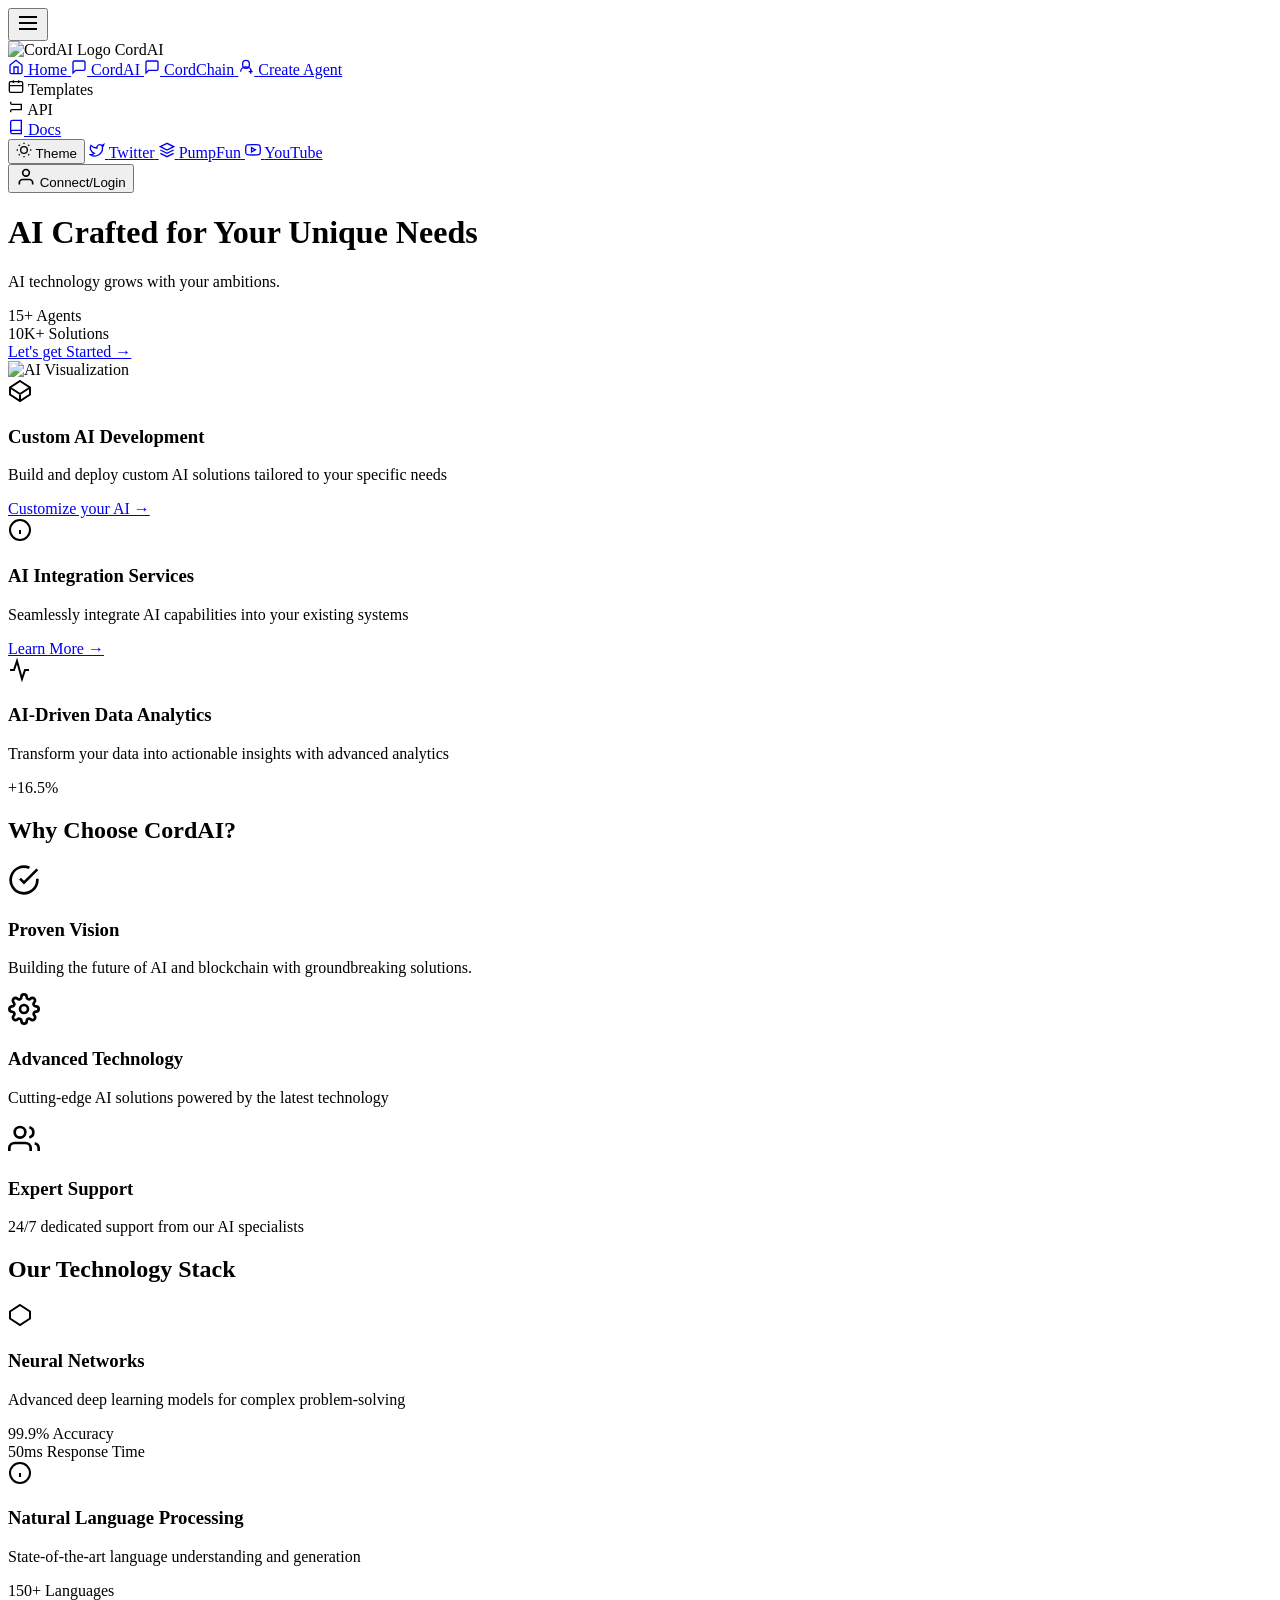
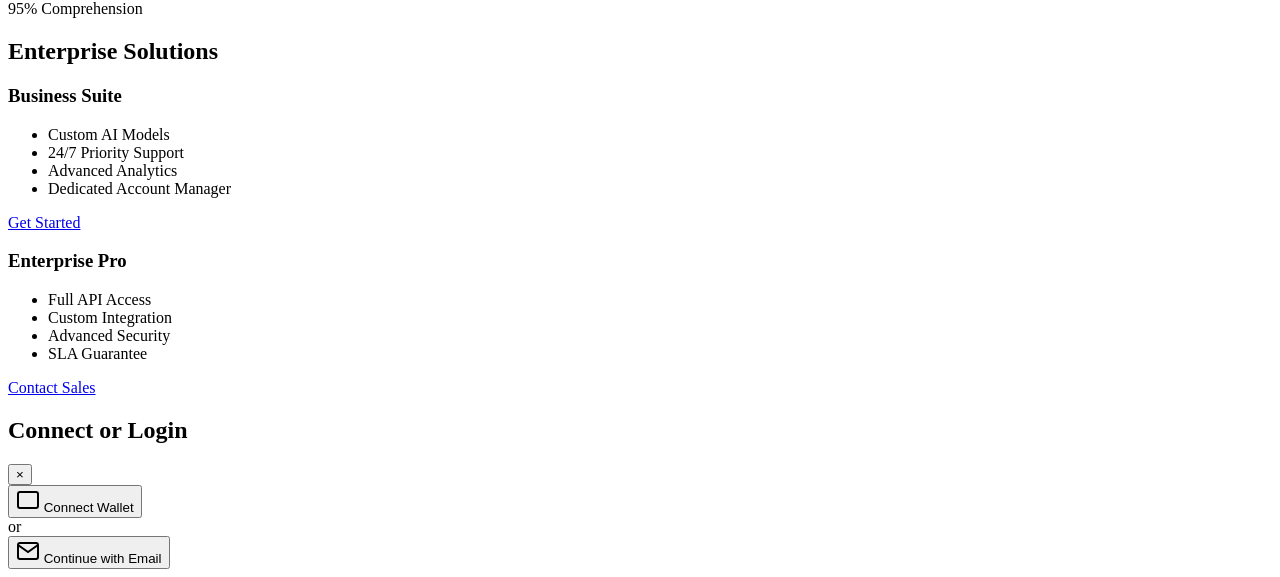
==== public/home.html @ 8199e4d3 "Initial commit without sensitive data" ====
<!DOCTYPE html>
<html lang="en" data-theme="dark">
<head>
    <meta charset="UTF-8">
    <meta name="viewport" content="width=device-width, initial-scale=1.0">
    <title>CordAI - Advanced AI Assistant</title>
    <link href="https://fonts.googleapis.com/css2?family=Inter:wght@300;400;500;600;700&display=swap" rel="stylesheet">
    <link rel="stylesheet" href="/styles/variables.css">
    <link rel="stylesheet" href="/styles/themes.css">
    <link rel="stylesheet" href="/styles/layout.css">
    <link rel="stylesheet" href="/styles/sidebar.css">
    <link rel="stylesheet" href="/styles/styles.css">
    <link rel="stylesheet" href="/styles/auth.css">
    <script src="https://unpkg.com/@supabase/supabase-js@2"></script>
    <script>
        (function() {
            const savedTheme = localStorage.getItem('theme') || 'dark';
            document.documentElement.setAttribute('data-theme', savedTheme);
        })();
    </script>
</head>
<body>
    <button class="menu-toggle" id="menuToggle">
        <svg width="24" height="24" viewBox="0 0 24 24" fill="none" stroke="currentColor" stroke-width="2">
            <path d="M3 12h18M3 6h18M3 18h18"/>
        </svg>
    </button>

    <aside class="sidebar">
        <div class="logo">
            <img src="https://i.ibb.co/b5dDWRLV/cordai-removebg-preview.png" alt="CordAI Logo" width="32" height="32">
            CordAI
        </div>
        <nav class="nav-section">
            <a href="/home" class="nav-item active" id="homeLink">
                <svg width="16" height="16" viewBox="0 0 24 24" fill="none" stroke="currentColor" stroke-width="2">
                    <path d="M3 9l9-7 9 7v11a2 2 0 0 1-2 2H5a2 2 0 0 1-2-2z"/>
                    <polyline points="9 22 9 12 15 12 15 22"/>
                </svg>
                <span>Home</span>
            </a>
            <a href="/cordai" class="nav-item" id="cordaiLink">
                <svg width="16" height="16" viewBox="0 0 24 24" fill="none" stroke="currentColor" stroke-width="2">
                    <path d="M21 15a2 2 0 0 1-2 2H7l-4 4V5a2 2 0 0 1 2-2h14a2 2 0 0 1 2 2z"/>
                </svg>
                <span>CordAI</span>
            </a>
            <a href="/cordchain" class="nav-item" id="cordchainLink">
                <svg width="16" height="16" viewBox="0 0 24 24" fill="none" stroke="currentColor" stroke-width="2">
                    <path d="M21 15a2 2 0 0 1-2 2H7l-4 4V5a2 2 0 0 1 2-2h14a2 2 0 0 1 2 2z"/>
                </svg>
                <span>CordChain</span>
            </a>
            <a href="/agents" class="nav-item" id="createAgentLink">
                <svg width="16" height="16" viewBox="0 0 24 24" fill="none" stroke="currentColor" stroke-width="2">
                    <path d="M12 2a5 5 0 0 1 5 5v2a5 5 0 0 1-10 0V7a5 5 0 0 1 5-5z"/>
                    <path d="M16 19h6m-3-3v6M4 19a7 7 0 0 1 7-7h2a7 7 0 0 1 7 7"/>
                </svg>
                <span>Create Agent</span>
            </a>
            <div class="nav-item" id="templatesLink" style="pointer-events: none; position: relative;">
                <svg width="16" height="16" viewBox="0 0 24 24" fill="none" stroke="currentColor" stroke-width="2">
                    <path d="M4 4h16a2 2 0 0 1 2 2v12a2 2 0 0 1-2 2H4a2 2 0 0 1-2-2V6a2 2 0 0 1 2-2z"/>
                    <path d="M8 2v4M16 2v4M3 10h18"/>
                </svg>
                <span>Templates</span>
                <span style="position: absolute; top: -8px; right: -8px; background: var(--accent-primary); color: white; font-size: 0.6rem; padding: 2px 6px; border-radius: 10px; font-weight: 600;">SOON</span>
            </div>
            <div class="nav-item" id="apiLink" style="pointer-events: none; position: relative;">
                <svg width="16" height="16" viewBox="0 0 24 24" fill="none" stroke="currentColor" stroke-width="2">
                    <path d="M20 12V8H6a2 2 0 0 1-2-2V4m16 8v4H6a2 2 0 0 0-2 2v2"/>
                </svg>
                <span>API</span>
                <span style="position: absolute; top: -8px; right: -8px; background: var(--accent-primary); color: white; font-size: 0.6rem; padding: 2px 6px; border-radius: 10px; font-weight: 600;">SOON</span>
            </div>
            <a href="https://cordais-organization.gitbook.io/cordai" target="_blank" rel="noopener noreferrer" class="nav-item" id="docsLink">
                <svg width="16" height="16" viewBox="0 0 24 24" fill="none" stroke="currentColor" stroke-width="2">
                    <path d="M4 19.5A2.5 2.5 0 0 1 6.5 17H20"/>
                    <path d="M6.5 2H20v20H6.5A2.5 2.5 0 0 1 4 19.5v-15A2.5 2.5 0 0 1 6.5 2z"/>
                </svg>
                <span>Docs</span>
            </a>
            <div class="nav-footer">
                <button class="nav-item theme-toggle" id="themeToggle">
                    <svg width="16" height="16" viewBox="0 0 24 24" fill="none" stroke="currentColor" stroke-width="2">
                        <circle cx="12" cy="12" r="5"/>
                        <path d="M12 1v2M12 21v2M4.22 4.22l1.42 1.42M18.36 18.36l1.42 1.42M1 12h2M21 12h2M4.22 19.78l1.42-1.42M18.36 5.64l1.42-1.42"/>
                    </svg>
                    <span>Theme</span>
                </button>
                <a href="https://x.com/CordAILabs" target="_blank" rel="noopener noreferrer" class="nav-item">
                    <svg width="16" height="16" viewBox="0 0 24 24" fill="none" stroke="currentColor" stroke-width="2">
                        <path d="M22 4s-.7 2.1-2 3.4c1.6 10-9.4 17.3-18 11.6 2.2.1 4.4-.6 6-2C3 15.5.5 9.6 3 5c2.2 2.6 5.6 4.1 9 4-.9-4.2 4-6.6 7-3.8 1.1 0 3-1.2 3-1.2z"/>
                    </svg>
                    <span>Twitter</span>
                </a>
                <a href="https://pump.fun/board" target="_blank" rel="noopener noreferrer" class="nav-item">
                    <svg width="16" height="16" viewBox="0 0 24 24" fill="none" stroke="currentColor" stroke-width="2">
                        <path d="M12 2L2 7l10 5 10-5-10-5zM2 17l10 5 10-5M2 12l10 5 10-5"/>
                    </svg>
                    <span>PumpFun</span>
                </a>
                <a href="https://www.youtube.com/@CordAITech" target="_blank" rel="noopener noreferrer" class="nav-item">
                    <svg width="16" height="16" viewBox="0 0 24 24" fill="none" stroke="currentColor" stroke-width="2">
                        <path d="M22.54 6.42a2.78 2.78 0 0 0-1.94-2C18.88 4 12 4 12 4s-6.88 0-8.6.46a2.78 2.78 0 0 0-1.94 2A29 29 0 0 0 1 11.75a29 29 0 0 0 .46 5.33A2.78 2.78 0 0 0 3.4 19c1.72.46 8.6.46 8.6.46s6.88 0 8.6-.46a2.78 2.78 0 0 0 1.94-2 29 29 0 0 0 .46-5.25 29 29 0 0 0-.46-5.33z"/>
                        <polygon points="9.75 15.02 15.5 11.75 9.75 8.48 9.75 15.02"/>
                    </svg>
                    <span>YouTube</span>
                </a>
            </div>
        </nav>
    </aside>

    <main class="main-content">
        <div class="welcome-container" id="welcomeContainer">
            <div id="particles-js"></div>
            <div class="animated-gradient"></div>
            
            <div class="hero-section">
                <div class="hero-content">
                    <div class="auth-container">
                        <button id="authButton" class="auth-button">
                            <svg width="20" height="20" viewBox="0 0 24 24" fill="none" stroke="currentColor" stroke-width="2">
                                <path d="M20 21v-2a4 4 0 0 0-4-4H8a4 4 0 0 0-4 4v2"></path>
                                <circle cx="12" cy="7" r="4"></circle>
                            </svg>
                            <span>Connect/Login</span>
                        </button>
                    </div>
                    <h1>AI Crafted for Your Unique Needs</h1>
                    <p class="hero-subtitle">AI technology grows with your ambitions.</p>
                    <div class="hero-stats">
                        <div class="stat-item">
                            <span class="stat-number">15+</span>
                            <span class="stat-label">Agents</span>
                        </div>
                        <div class="stat-item">
                            <span class="stat-number">10K+</span>
                            <span class="stat-label">Solutions</span>
                        </div>
                    </div>
                    <a href="/cordai" class="cta-button">Let's get Started →</a>
                </div>
                <div class="hero-image">
                    <img src="https://i.ibb.co/k03bd7p/AI-Visualization.png" alt="AI Visualization" class="hero-visualization">
                </div>
            </div>

            <div class="features-grid">
                <div class="feature-card">
                    <div class="feature-icon">
                        <svg width="24" height="24" viewBox="0 0 24 24" fill="none" stroke="currentColor" stroke-width="2">
                            <path d="M12 2l10 6.5v7L12 22l-10-6.5v-7L12 2z"/>
                            <path d="M12 22v-6.5"/>
                            <path d="M22 8.5l-10 6.5"/>
                            <path d="M2 8.5l10 6.5"/>
                        </svg>
                    </div>
                    <h3>Custom AI Development</h3>
                    <p>Build and deploy custom AI solutions tailored to your specific needs</p>
                    <a href="https://cordais-organization.gitbook.io/cordai/getting-started/publish-your-docs" target="_blank" class="feature-button">Customize your AI →</a>
                </div>

                <div class="feature-card">
                    <div class="feature-icon">
                        <svg width="24" height="24" viewBox="0 0 24 24" fill="none" stroke="currentColor" stroke-width="2">
                            <circle cx="12" cy="12" r="10"/>
                            <path d="M12 16v-4"/>
                            <path d="M12 8h.01"/>
                        </svg>
                    </div>
                    <h3>AI Integration Services</h3>
                    <p>Seamlessly integrate AI capabilities into your existing systems</p>
                    <a href="https://cordais-organization.gitbook.io/cordai/getting-started/publish-your-docs" target="_blank" class="feature-button">Learn More →</a>
                </div>

                <div class="feature-card">
                    <div class="feature-icon">
                        <svg width="24" height="24" viewBox="0 0 24 24" fill="none" stroke="currentColor" stroke-width="2">
                            <path d="M21 12h-4l-3 9L9 3l-3 9H2"/>
                        </svg>
                    </div>
                    <h3>AI-Driven Data Analytics</h3>
                    <p>Transform your data into actionable insights with advanced analytics</p>
                    <div class="analytics-preview">
                        <div class="graph-line"></div>
                        <span class="analytics-stat">+16.5%</span>
                    </div>
                </div>
            </div>

            <section class="content-section">
                <h2>Why Choose CordAI?</h2>
                <div class="info-grid">
                    <div class="info-card">
                        <div class="info-icon">
                            <svg width="32" height="32" viewBox="0 0 24 24" fill="none" stroke="currentColor" stroke-width="2">
                                <path d="M22 11.08V12a10 10 0 1 1-5.93-9.14"/>
                                <polyline points="22 4 12 14.01 9 11.01"/>
                            </svg>
                        </div>
                        <h3>Proven Vision</h3>
                        <p>Building the future of AI and blockchain with groundbreaking solutions.</p>
                    </div>
                    <div class="info-card">
                        <div class="info-icon">
                            <svg width="32" height="32" viewBox="0 0 24 24" fill="none" stroke="currentColor" stroke-width="2">
                                <circle cx="12" cy="12" r="3"/>
                                <path d="M19.4 15a1.65 1.65 0 0 0 .33 1.82l.06.06a2 2 0 0 1 0 2.83 2 2 0 0 1-2.83 0l-.06-.06a1.65 1.65 0 0 0-1.82-.33 1.65 1.65 0 0 0-1 1.51V21a2 2 0 0 1-2 2 2 2 0 0 1-2-2v-.09A1.65 1.65 0 0 0 9 19.4a1.65 1.65 0 0 0-1.82.33l-.06.06a2 2 0 0 1-2.83 0 2 2 0 0 1 0-2.83l.06-.06a1.65 1.65 0 0 0 .33-1.82 1.65 1.65 0 0 0-1.51-1H3a2 2 0 0 1-2-2 2 2 0 0 1 2-2h.09A1.65 1.65 0 0 0 4.6 9a1.65 1.65 0 0 0-.33-1.82l-.06-.06a2 2 0 0 1 0-2.83 2 2 0 0 1 2.83 0l.06.06a1.65 1.65 0 0 0 1.82.33H9a1.65 1.65 0 0 0 1-1.51V3a2 2 0 0 1 2-2 2 2 0 0 1 2 2v.09a1.65 1.65 0 0 0 1 1.51 1.65 1.65 0 0 0 1.82-.33l.06-.06a2 2 0 0 1 2.83 0 2 2 0 0 1 0 2.83l-.06.06a1.65 1.65 0 0 0-.33 1.82V9a1.65 1.65 0 0 0 1.51 1H21a2 2 0 0 1 2 2 2 2 0 0 1-2 2h-.09a1.65 1.65 0 0 0-1.51 1z"/>
                            </svg>
                        </div>
                        <h3>Advanced Technology</h3>
                        <p>Cutting-edge AI solutions powered by the latest technology</p>
                    </div>
                    <div class="info-card">
                        <div class="info-icon">
                            <svg width="32" height="32" viewBox="0 0 24 24" fill="none" stroke="currentColor" stroke-width="2">
                                <path d="M17 21v-2a4 4 0 0 0-4-4H5a4 4 0 0 0-4 4v2"/>
                                <circle cx="9" cy="7" r="4"/>
                                <path d="M23 21v-2a4 4 0 0 0-3-3.87"/>
                                <path d="M16 3.13a4 4 0 0 1 0 7.75"/>
                            </svg>
                        </div>
                        <h3>Expert Support</h3>
                        <p>24/7 dedicated support from our AI specialists</p>
                    </div>
                </div>
            </section>

            <section class="content-section">
                <h2>Our Technology Stack</h2>
                <div class="tech-grid">
                    <div class="tech-card">
                        <div class="tech-icon">
                            <svg width="24" height="24" viewBox="0 0 24 24" fill="none" stroke="currentColor" stroke-width="2">
                                <path d="M12 2l10 6.5v7L12 22l-10-6.5v-7L12 2z"/>
                            </svg>
                        </div>
                        <h3>Neural Networks</h3>
                        <p>Advanced deep learning models for complex problem-solving</p>
                        <div class="tech-stats">
                            <div class="stat">
                                <span class="stat-value">99.9%</span>
                                <span class="stat-label">Accuracy</span>
                            </div>
                            <div class="stat">
                                <span class="stat-value">50ms</span>
                                <span class="stat-label">Response Time</span>
                            </div>
                        </div>
                    </div>
                    <div class="tech-card">
                        <div class="tech-icon">
                            <svg width="24" height="24" viewBox="0 0 24 24" fill="none" stroke="currentColor" stroke-width="2">
                                <circle cx="12" cy="12" r="10"/>
                                <path d="M12 16v-4"/>
                                <path d="M12 8h.01"/>
                            </svg>
                        </div>
                        <h3>Natural Language Processing</h3>
                        <p>State-of-the-art language understanding and generation</p>
                        <div class="tech-stats">
                            <div class="stat">
                                <span class="stat-value">150+</span>
                                <span class="stat-label">Languages</span>
                            </div>
                            <div class="stat">
                                <span class="stat-value">95%</span>
                                <span class="stat-label">Comprehension</span>
                            </div>
                        </div>
                    </div>
                </div>
            </section>

            <section class="content-section">
                <h2>Enterprise Solutions</h2>
                <div class="enterprise-grid">
                    <div class="enterprise-card">
                        <h3>Business Suite</h3>
                        <ul class="feature-list">
                            <li>Custom AI Models</li>
                            <li>24/7 Priority Support</li>
                            <li>Advanced Analytics</li>
                            <li>Dedicated Account Manager</li>
                        </ul>
                        <a href="https://cordais-organization.gitbook.io/cordai/getting-started/interactive-blocks" target="_blank" class="enterprise-button">Get Started</a>
                    </div>
                    <div class="enterprise-card">
                        <h3>Enterprise Pro</h3>
                        <ul class="feature-list">
                            <li>Full API Access</li>
                            <li>Custom Integration</li>
                            <li>Advanced Security</li>
                            <li>SLA Guarantee</li>
                        </ul>
                        <a href="https://cordais-organization.gitbook.io/cordai/getting-started/contact" target="_blank" class="enterprise-button">Contact Sales</a>
                    </div>
                </div>
            </section>
        </div>
    </main>

    <div id="authModal" class="auth-modal">
        <div class="auth-modal-content">
            <div class="auth-modal-header">
                <h2>Connect or Login</h2>
                <button class="close-button" onclick="closeAuthModal()">×</button>
            </div>
            <div class="auth-options">
                <button class="auth-option wallet-option" onclick="connectWallet()">
                    <svg width="24" height="24" viewBox="0 0 24 24" fill="none" stroke="currentColor" stroke-width="2">
                        <rect x="2" y="4" width="20" height="16" rx="2"></rect>
                        <path d="M16 12h.01"></path>
                    </svg>
                    Connect Wallet
                </button>
                <div class="auth-divider">
                    <span>or</span>
                </div>
                <button class="auth-option email-option" onclick="showEmailLogin()">
                    <svg width="24" height="24" viewBox="0 0 24 24" fill="none" stroke="currentColor" stroke-width="2">
                        <path d="M4 4h16c1.1 0 2 .9 2 2v12c0 1.1-.9 2-2 2H4c-1.1 0-2-.9-2-2V6c0-1.1.9-2 2-2z"></path>
                        <polyline points="22,6 12,13 2,6"></polyline>
                    </svg>
                    Continue with Email
                </button>
            </div>
            <form id="emailAuthForm" class="email-auth-form" style="display: none;">
                <div class="form-tabs">
                    <button type="button" class="form-tab active" onclick="switchTab('login')">Login</button>
                    <button type="button" class="form-tab" onclick="switchTab('register')">Register</button>
                </div>
                <div class="form-group">
                    <input type="email" id="emailInput" placeholder="Email" required>
                </div>
                <div class="form-group">
                    <input type="password" id="passwordInput" placeholder="Password" required>
                </div>
                <button type="submit" class="submit-button">Login</button>
            </form>
        </div>
    </div>

    <script src="https://cdn.jsdelivr.net/particles.js/2.0.0/particles.min.js"></script>
    <script src="https://unpkg.com/@solana/web3.js@latest/lib/index.iife.min.js"></script>
    <script>
        window.supabaseClient = supabase.createClient(
            'https://iszhnngfqtlpgkrjdnvf.supabase.co',
            'eyJhbGciOiJIUzI1NiIsInR5cCI6IkpXVCJ9.eyJpc3MiOiJzdXBhYmFzZSIsInJlZiI6ImlzemhubmdmcXRscGdrcmpkbnZmIiwicm9sZSI6ImFub24iLCJpYXQiOjE3Mzk2MjI5OTIsImV4cCI6MjA1NTE5ODk5Mn0.8Hm7nLXTrZ9HO3fIVqFzY6gRxFYPqSmZBX_J6hD0kgU'
        );
    </script>
    <script src="/scripts/auth.js"></script>
    <script src="/script.js"></script>
</body>
</html>
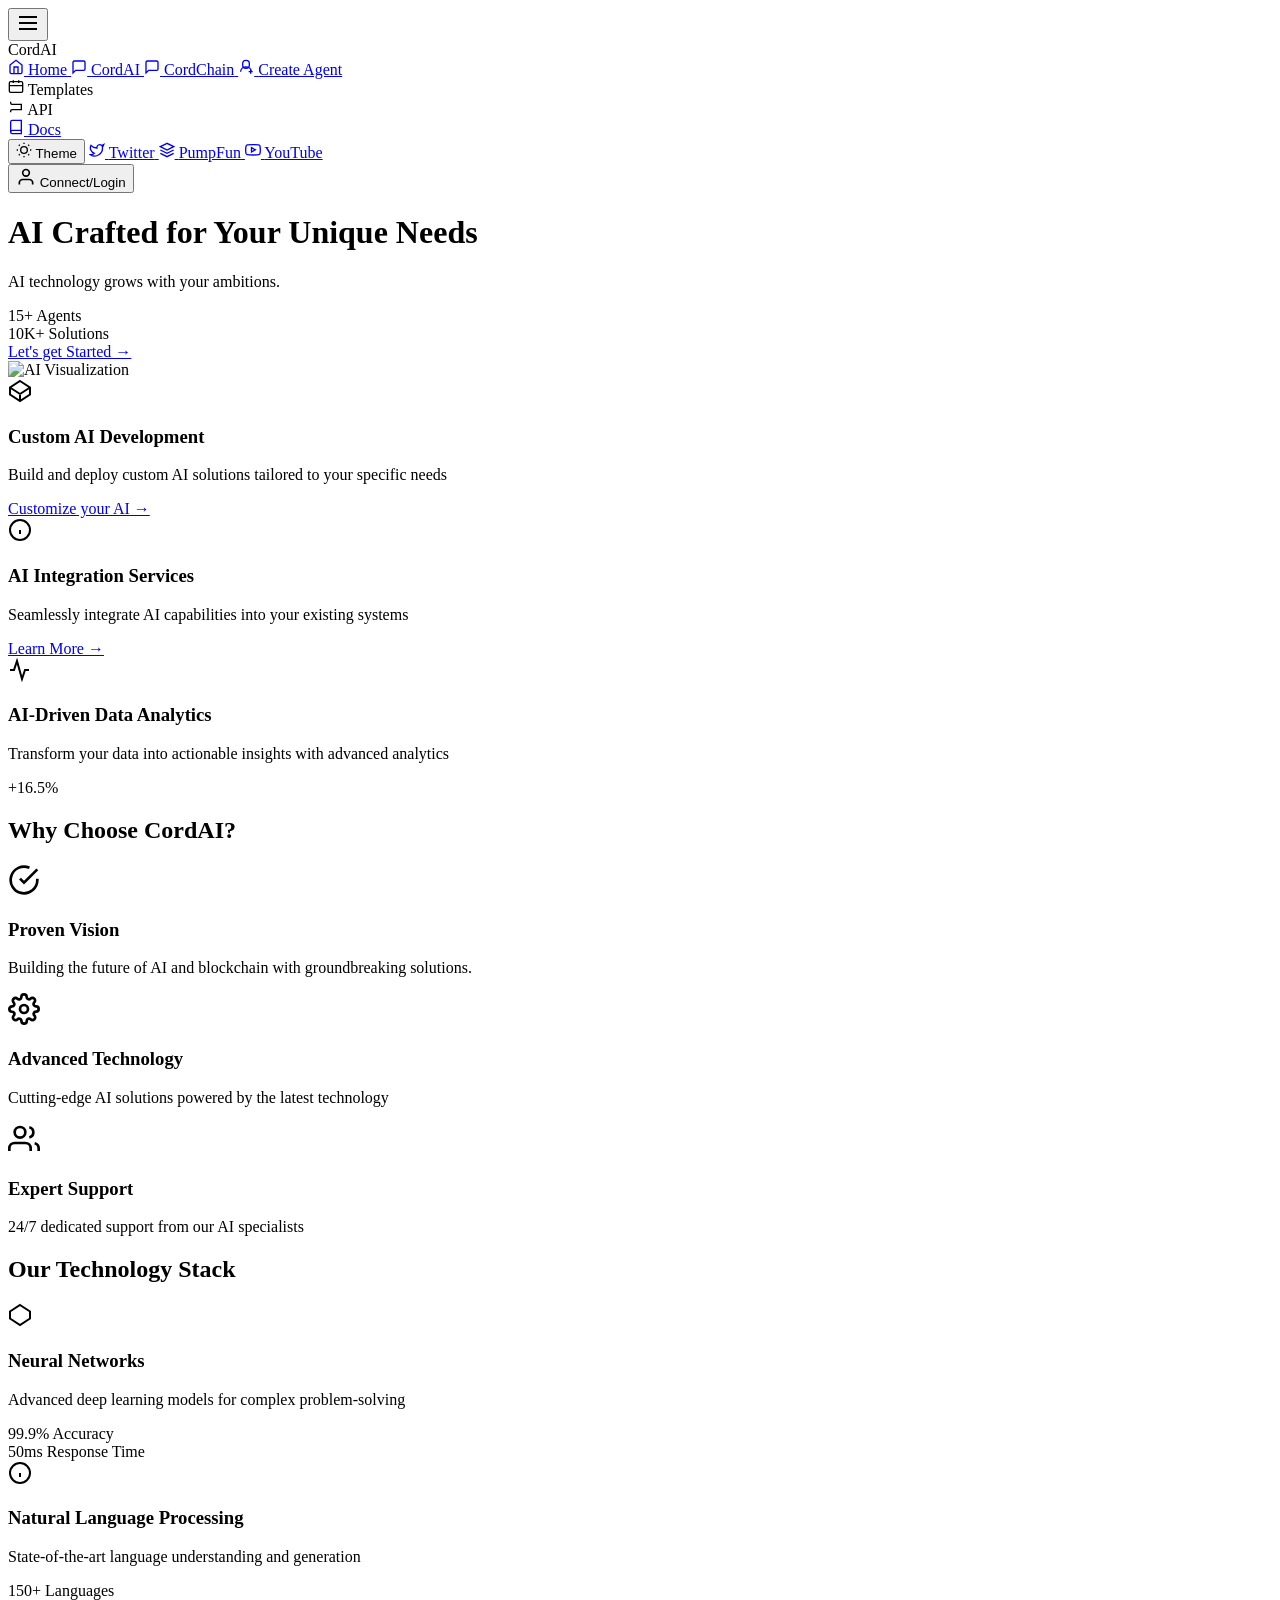
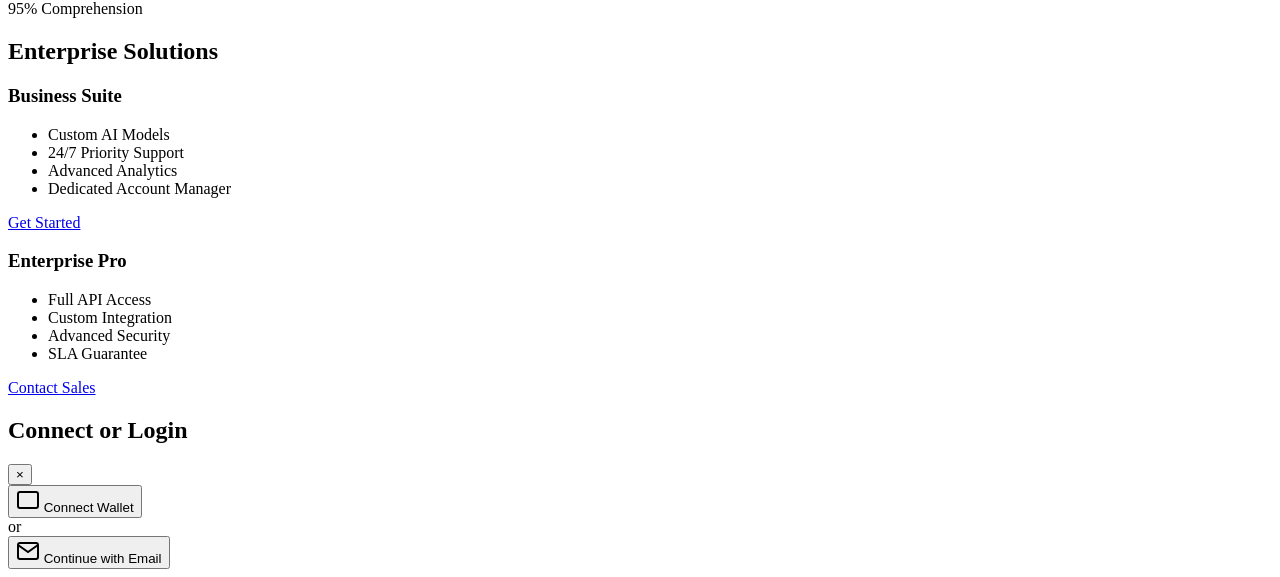
==== commit d391d10a: "Update home.html" ====
--- a/public/home.html
+++ b/public/home.html
@@ -28,7 +28,7 @@
 
     <aside class="sidebar">
         <div class="logo">
-            <img src="https://i.ibb.co/b5dDWRLV/cordai-removebg-preview.png" alt="CordAI Logo" width="32" height="32">
+           
             CordAI
         </div>
         <nav class="nav-section">
@@ -353,4 +353,4 @@
     <script src="/scripts/auth.js"></script>
     <script src="/script.js"></script>
 </body>
-</html>+</html>
